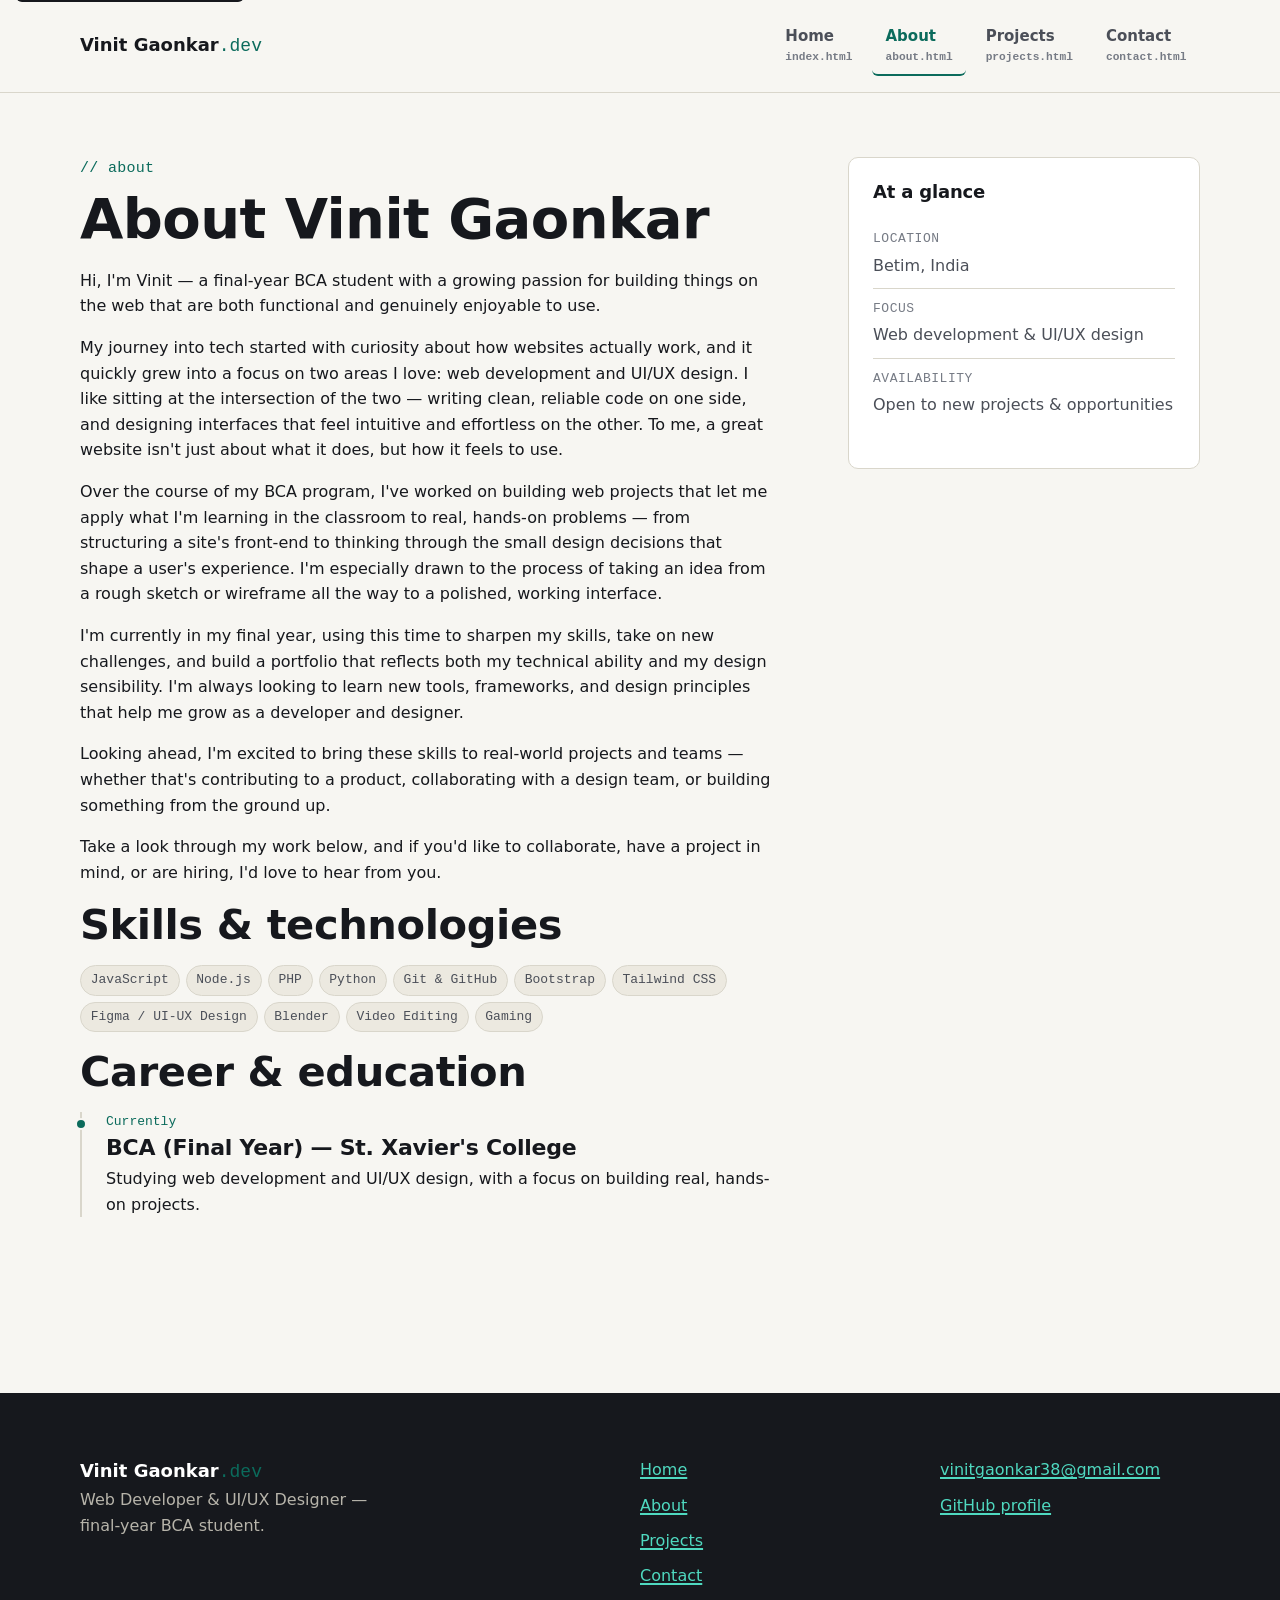
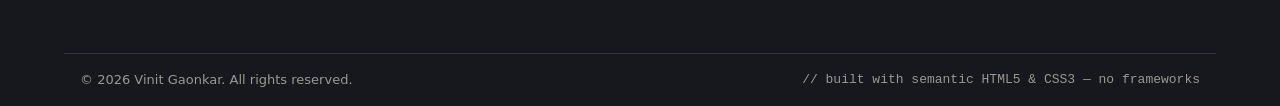
==== portfolio/about.html @ 04bd65e7 "Add files via upload" ====
<!DOCTYPE html>
<html lang="en">
<head>
  <meta charset="UTF-8" />
  <meta name="viewport" content="width=device-width, initial-scale=1.0" />

  <title>About | Vinit Gaonkar</title>
  <meta name="description" content="Learn about Vinit Gaonkar — a web developer focused on accessible, semantic front-end development, plus skills, technologies, and career background." />
  <meta name="robots" content="index, follow" />
  <link rel="canonical" href="https://vinit.jo3.org/about.html" />

  <meta property="og:type" content="website" />
  <meta property="og:title" content="About | Vinit Gaonkar" />
  <meta property="og:description" content="Web developer focused on accessible, semantic front-end development." />
  <meta property="og:url" content="https://vinit.jo3.org/about.html" />

  <link rel="icon" type="image/svg+xml" href="data:image/svg+xml,%3Csvg xmlns='http://www.w3.org/2000/svg' viewBox='0 0 100 100'%3E%3Crect width='100' height='100' rx='22' fill='%230b6b5c'/%3E%3C/svg%3E" />
  <link rel="stylesheet" href="assets/css/styles.css" />
</head>
<body>

  <a class="skip-link" href="#main">Skip to main content</a>

  <header class="site-header">
    <div class="container header-inner">
      <p class="logo"><a href="index.html">Vinit Gaonkar<span class="logo-mono" aria-hidden="true">.dev</span></a></p>
      <nav class="site-nav" aria-label="Primary">
        <ul>
          <li><a href="index.html">Home<span class="nav-file" aria-hidden="true">index.html</span></a></li>
          <li><a href="about.html" aria-current="page">About<span class="nav-file" aria-hidden="true">about.html</span></a></li>
          <li><a href="projects.html">Projects<span class="nav-file" aria-hidden="true">projects.html</span></a></li>
          <li><a href="contact.html">Contact<span class="nav-file" aria-hidden="true">contact.html</span></a></li>
        </ul>
      </nav>
    </div>
  </header>

  <main id="main">
    <section class="section about-hero">
      <div class="container about-grid">

        <div class="about-main">
          <p class="eyebrow">// about</p>
          <h1>About Vinit Gaonkar</h1>

          <p>
            Hi, I'm Vinit — a final-year BCA student with a growing passion for
            building things on the web that are both functional and genuinely
            enjoyable to use.
          </p>
          <p>
            My journey into tech started with curiosity about how websites
            actually work, and it quickly grew into a focus on two areas I
            love: web development and UI/UX design. I like sitting at the
            intersection of the two — writing clean, reliable code on one
            side, and designing interfaces that feel intuitive and effortless
            on the other. To me, a great website isn't just about what it
            does, but how it feels to use.
          </p>
          <p>
            Over the course of my BCA program, I've worked on building web
            projects that let me apply what I'm learning in the classroom to
            real, hands-on problems — from structuring a site's front-end to
            thinking through the small design decisions that shape a user's
            experience. I'm especially drawn to the process of taking an idea
            from a rough sketch or wireframe all the way to a polished,
            working interface.
          </p>
          <p>
            I'm currently in my final year, using this time to sharpen my
            skills, take on new challenges, and build a portfolio that
            reflects both my technical ability and my design sensibility. I'm
            always looking to learn new tools, frameworks, and design
            principles that help me grow as a developer and designer.
          </p>
          <p>
            Looking ahead, I'm excited to bring these skills to real-world
            projects and teams — whether that's contributing to a product,
            collaborating with a design team, or building something from the
            ground up.
          </p>
          <p>
            Take a look through my work below, and if you'd like to
            collaborate, have a project in mind, or are hiring, I'd love to
            hear from you.
          </p>

          <h2>Skills &amp; technologies</h2>
          <ul class="tag-list">
            <li>JavaScript</li>
            <li>Node.js</li>
            <li>PHP</li>
            <li>Python</li>
            <li>Git &amp; GitHub</li>
            <li>Bootstrap</li>
            <li>Tailwind CSS</li>
            <li>Figma / UI-UX Design</li>
            <li>Blender</li>
            <li>Video Editing</li>
            <li>Gaming</li>
          </ul>

          <h2>Career &amp; education</h2>
          <ol class="timeline">
            <li>
              <p class="timeline-date">Currently</p>
              <h3>BCA (Final Year) — St. Xavier's College</h3>
              <p>Studying web development and UI/UX design, with a focus on building real, hands-on projects.</p>
            </li>
          </ol>
        </div>

        <aside class="about-aside" aria-labelledby="ataglance-heading">
          <h2 id="ataglance-heading">At a glance</h2>
          <dl>
            <div>
              <dt>Location</dt>
              <dd>Betim, India</dd>
            </div>
            <div>
              <dt>Focus</dt>
              <dd>Web development &amp; UI/UX design</dd>
            </div>
            <div>
              <dt>Availability</dt>
              <dd>Open to new projects &amp; opportunities</dd>
            </div>
          </dl>
        </aside>

      </div>
    </section>
  </main>

  <footer class="site-footer">
    <div class="container footer-inner">
      <div class="footer-brand">
        <p class="logo"><a href="index.html">Vinit Gaonkar<span class="logo-mono" aria-hidden="true">.dev</span></a></p>
        <p class="footer-tagline">Web Developer &amp; UI/UX Designer — final-year BCA student.</p>
      </div>

      <nav class="footer-nav" aria-label="Footer">
        <ul>
          <li><a href="index.html">Home</a></li>
          <li><a href="about.html">About</a></li>
          <li><a href="projects.html">Projects</a></li>
          <li><a href="contact.html">Contact</a></li>
        </ul>
      </nav>

      <address class="footer-contact">
        <a href="mailto:vinitgaonkar38@gmail.com">vinitgaonkar38@gmail.com</a>
        <a href="https://github.com/account">GitHub profile</a>
      </address>
    </div>

    <div class="container footer-meta">
      <p>&copy; 2026 Vinit Gaonkar. All rights reserved.</p>
      <p class="status-line">// built with semantic HTML5 &amp; CSS3 — no frameworks</p>
    </div>
  </footer>

</body>
</html>
---- portfolio/assets/css/styles.css ----
/* ==========================================================================
   Your Name — Portfolio Stylesheet
   Design direction: a developer's own tools as the visual language —
   monospace "code comment" eyebrows, tag-style chips, and an IDE-inspired
   status bar/footer. Mobile-first. No frameworks, no build step.
   ========================================================================== */

/* --------------------------------------------------------------------------
   1. Design tokens
   -------------------------------------------------------------------------- */
:root {
  /* Color — paper background with a single deep-teal accent (used sparingly) */
  --color-bg: #f7f6f2;
  --color-bg-alt: #ece9e0;
  --color-surface: #ffffff;
  --color-border: #d9d6cb;
  --color-ink: #16181d;
  --color-ink-soft: #4b4f58;
  --color-ink-faint: #767b85;
  --color-accent: #0b6b5c;       /* AA-safe on light surfaces (~5.9:1) */
  --color-accent-strong: #084f44;
  --color-accent-on-dark: #4fd9c0; /* AA-safe on dark footer (~10:1) */
  --color-danger: #8a2a1f;

  /* Type */
  --font-display: -apple-system, "Segoe UI", system-ui, "Helvetica Neue", Arial, sans-serif;
  --font-body: -apple-system, "Segoe UI", system-ui, "Helvetica Neue", Arial, sans-serif;
  --font-mono: ui-monospace, "SFMono-Regular", "Cascadia Mono", "Roboto Mono", Menlo, Consolas, monospace;

  --fs-xs: 0.8125rem;
  --fs-sm: 0.9375rem;
  --fs-base: 1rem;
  --fs-md: 1.125rem;
  --fs-lg: 1.375rem;
  --fs-xl: 1.75rem;
  --fs-2xl: clamp(1.9rem, 1.6rem + 1.5vw, 2.6rem);
  --fs-3xl: clamp(2.3rem, 1.8rem + 2.5vw, 3.5rem);

  /* Spacing */
  --space-2xs: 0.375rem;
  --space-xs: 0.625rem;
  --space-sm: 1rem;
  --space-md: 1.5rem;
  --space-lg: 2.5rem;
  --space-xl: 4rem;
  --space-2xl: 6rem;

  /* Layout */
  --container-width: 72rem;
  --radius-sm: 6px;
  --radius-md: 10px;
  --radius-pill: 999px;
  --border-thin: 1px solid var(--color-border);
  --shadow-card: 0 1px 2px rgba(22, 24, 29, 0.04), 0 6px 20px rgba(22, 24, 29, 0.06);

  --transition-fast: 0.15s ease;
}

/* --------------------------------------------------------------------------
   2. Reset & base
   -------------------------------------------------------------------------- */
*,
*::before,
*::after {
  box-sizing: border-box;
}

html {
  /* Fluid, relative units throughout — keeps the layout stable at 200% zoom */
  -webkit-text-size-adjust: 100%;
  scroll-behavior: smooth;
}

body {
  margin: 0;
  min-height: 100vh;
  background-color: var(--color-bg);
  color: var(--color-ink);
  font-family: var(--font-body);
  font-size: var(--fs-base);
  line-height: 1.6;
  display: flex;
  flex-direction: column;
}

img,
svg {
  max-width: 100%;
  display: block;
}

h1,
h2,
h3 {
  font-family: var(--font-display);
  font-weight: 700;
  line-height: 1.15;
  letter-spacing: -0.01em;
  margin: 0 0 var(--space-sm);
  color: var(--color-ink);
}

h1 {
  font-size: var(--fs-3xl);
}

h2 {
  font-size: var(--fs-2xl);
}

h3 {
  font-size: var(--fs-lg);
}

p {
  margin: 0 0 var(--space-sm);
  max-width: 68ch;
}

ul,
ol {
  padding-left: 1.25em;
}

a {
  color: var(--color-accent);
  text-decoration-thickness: 1.5px;
  text-underline-offset: 0.15em;
}

a:hover {
  color: var(--color-accent-strong);
}

main {
  flex: 1 0 auto;
}

/* Respect reduced-motion preferences everywhere */
@media (prefers-reduced-motion: reduce) {
  html {
    scroll-behavior: auto;
  }
  *,
  *::before,
  *::after {
    animation-duration: 0.001ms !important;
    animation-iteration-count: 1 !important;
    transition-duration: 0.001ms !important;
  }
}

/* --------------------------------------------------------------------------
   3. Accessibility helpers
   -------------------------------------------------------------------------- */

/* Visually hide content while keeping it available to assistive tech */
.visually-hidden {
  position: absolute;
  width: 1px;
  height: 1px;
  padding: 0;
  margin: -1px;
  overflow: hidden;
  clip: rect(0, 0, 0, 0);
  white-space: nowrap;
  border: 0;
}

/* Skip link: off-screen until it receives keyboard focus */
.skip-link {
  position: absolute;
  top: -3rem;
  left: var(--space-sm);
  z-index: 100;
  background: var(--color-ink);
  color: #fff;
  padding: 0.75em 1.25em;
  border-radius: var(--radius-sm);
  font-weight: 600;
  transition: top var(--transition-fast);
}

.skip-link:focus {
  top: var(--space-sm);
}

/* Single, consistent visible focus style for every interactive element.
   Default outlines are never removed — this only enhances them. */
a:focus-visible,
button:focus-visible,
input:focus-visible,
textarea:focus-visible,
[tabindex]:focus-visible {
  outline: 3px solid var(--color-accent);
  outline-offset: 3px;
  border-radius: 2px;
}

.site-footer :is(a, button):focus-visible {
  outline-color: var(--color-accent-on-dark);
}

/* --------------------------------------------------------------------------
   4. Layout helpers
   -------------------------------------------------------------------------- */
.container {
  width: 100%;
  max-width: var(--container-width);
  margin-inline: auto;
  padding-inline: var(--space-sm);
}

.section {
  padding-block: var(--space-xl);
}

.section-alt {
  background-color: var(--color-bg-alt);
}

.eyebrow {
  font-family: var(--font-mono);
  font-size: var(--fs-sm);
  color: var(--color-accent);
  margin: 0 0 var(--space-2xs);
  letter-spacing: 0.02em;
}

.card-grid {
  display: grid;
  grid-template-columns: 1fr;
  gap: var(--space-md);
  margin-top: var(--space-lg);
}

@media (min-width: 40rem) {
  .card-grid {
    grid-template-columns: repeat(2, 1fr);
  }
}

@media (min-width: 64rem) {
  .card-grid {
    grid-template-columns: repeat(4, 1fr);
  }
  .project-grid {
    grid-template-columns: repeat(3, 1fr);
  }
}

/* --------------------------------------------------------------------------
   5. Buttons & chips
   -------------------------------------------------------------------------- */
.btn {
  display: inline-flex;
  align-items: center;
  justify-content: center;
  min-height: 44px;
  padding: 0.75em 1.5em;
  border-radius: var(--radius-sm);
  font-family: var(--font-body);
  font-weight: 600;
  font-size: var(--fs-sm);
  text-decoration: none;
  border: 2px solid transparent;
  cursor: pointer;
  transition: background-color var(--transition-fast), color var(--transition-fast),
    border-color var(--transition-fast), transform var(--transition-fast);
}

.btn:hover {
  transform: translateY(-1px);
}

@media (prefers-reduced-motion: reduce) {
  .btn:hover {
    transform: none;
  }
}

.btn-primary {
  background-color: var(--color-accent);
  color: #fff;
}

.btn-primary:hover {
  background-color: var(--color-accent-strong);
  color: #fff;
}

.btn-secondary {
  background-color: transparent;
  color: var(--color-ink);
  border-color: var(--color-ink);
}

.btn-secondary:hover {
  background-color: var(--color-ink);
  color: #fff;
}

.hero-actions {
  display: flex;
  flex-wrap: wrap;
  gap: var(--space-sm);
  margin-top: var(--space-md);
}

/* Tag chips — styled like small code/language tags */
.tag-list,
.tag-list-inline {
  list-style: none;
  display: flex;
  flex-wrap: wrap;
  gap: var(--space-2xs);
  padding: 0;
  margin: 0 0 var(--space-sm);
}

.tag-list li,
.tag-list-inline li {
  font-family: var(--font-mono);
  font-size: var(--fs-xs);
  background-color: var(--color-bg-alt);
  border: var(--border-thin);
  color: var(--color-ink-soft);
  padding: 0.3em 0.75em;
  border-radius: var(--radius-pill);
}

/* --------------------------------------------------------------------------
   6. Header & navigation
   -------------------------------------------------------------------------- */
.site-header {
  border-bottom: var(--border-thin);
  background-color: var(--color-bg);
  position: sticky;
  top: 0;
  z-index: 50;
}

.header-inner {
  display: flex;
  flex-wrap: wrap;
  align-items: center;
  justify-content: space-between;
  gap: var(--space-sm);
  padding-block: var(--space-sm);
}

.logo {
  margin: 0;
  font-family: var(--font-display);
  font-weight: 700;
  font-size: var(--fs-md);
}

.logo a {
  color: var(--color-ink);
  text-decoration: none;
}

.logo-mono {
  font-family: var(--font-mono);
  color: var(--color-accent);
  font-weight: 400;
}

.site-nav ul {
  list-style: none;
  display: flex;
  flex-wrap: wrap;
  gap: var(--space-2xs);
  padding: 0;
  margin: 0;
}

.site-nav a {
  display: inline-flex;
  flex-direction: column;
  gap: 0.1em;
  padding: 0.5em 0.9em;
  border-radius: var(--radius-sm);
  color: var(--color-ink-soft);
  text-decoration: none;
  font-weight: 600;
  font-size: var(--fs-sm);
  border-bottom: 2px solid transparent;
}

.site-nav a:hover {
  color: var(--color-ink);
  background-color: var(--color-bg-alt);
}

.site-nav a[aria-current="page"] {
  color: var(--color-accent);
  border-bottom-color: var(--color-accent);
}

.nav-file {
  font-family: var(--font-mono);
  font-size: 0.7rem;
  color: var(--color-ink-faint);
}

/* --------------------------------------------------------------------------
   7. Hero & status bar (home page)
   -------------------------------------------------------------------------- */
.hero {
  padding-block: var(--space-2xl) var(--space-xl);
}

.hero-inner {
  max-width: 46rem;
}

.hero-role {
  font-family: var(--font-mono);
  font-size: var(--fs-md);
  color: var(--color-accent);
  margin: 0 0 var(--space-sm);
}

.hero-intro {
  font-size: var(--fs-md);
  color: var(--color-ink-soft);
}

.status-bar {
  margin: var(--space-xl) 0 0;
  border-top: var(--border-thin);
  border-bottom: var(--border-thin);
  background-color: var(--color-bg-alt);
  display: grid;
  grid-template-columns: 1fr;
}

.status-bar > div {
  display: flex;
  gap: 0.5em;
  padding: var(--space-sm) var(--space-sm);
  font-family: var(--font-mono);
  font-size: var(--fs-xs);
  border-top: var(--border-thin);
}

.status-bar > div:first-child {
  border-top: none;
}

.status-bar dt {
  color: var(--color-accent);
}

.status-bar dd {
  margin: 0;
  color: var(--color-ink-soft);
}

@media (min-width: 40rem) {
  .status-bar {
    grid-template-columns: repeat(3, 1fr);
  }
  .status-bar > div {
    border-top: none;
    border-left: var(--border-thin);
  }
  .status-bar > div:first-child {
    border-left: none;
  }
}

/* --------------------------------------------------------------------------
   8. Cards (skills + projects)
   -------------------------------------------------------------------------- */
.skill-card,
.project-card {
  background-color: var(--color-surface);
  border: var(--border-thin);
  border-radius: var(--radius-md);
  padding: var(--space-md);
  box-shadow: var(--shadow-card);
  height: 100%;
}

.skill-tag {
  font-family: var(--font-mono);
  color: var(--color-accent);
  font-size: var(--fs-sm);
  margin: 0 0 var(--space-xs);
}

.skill-card p:last-child,
.project-card p:last-child {
  margin-bottom: 0;
}

.project-card h2 {
  font-size: var(--fs-lg);
}

.project-links {
  list-style: none;
  padding: 0;
  margin: var(--space-sm) 0 0;
  display: flex;
  flex-direction: column;
  gap: 0.4em;
}

.project-links a {
  font-weight: 600;
}

/* --------------------------------------------------------------------------
   9. CTA band
   -------------------------------------------------------------------------- */
.cta-section {
  text-align: center;
}

.cta-inner {
  max-width: 40rem;
  margin-inline: auto;
}

/* --------------------------------------------------------------------------
   10. About page
   -------------------------------------------------------------------------- */
.about-grid {
  display: grid;
  grid-template-columns: 1fr;
  gap: var(--space-xl);
}

@media (min-width: 56rem) {
  .about-grid {
    grid-template-columns: 2fr 1fr;
    align-items: start;
  }
}

.about-aside {
  background-color: var(--color-surface);
  border: var(--border-thin);
  border-radius: var(--radius-md);
  padding: var(--space-md);
}

.about-aside h2 {
  font-size: var(--fs-md);
}

.about-aside dl div {
  padding-block: var(--space-xs);
  border-top: var(--border-thin);
}

.about-aside dl div:first-child {
  border-top: none;
}

.about-aside dt {
  font-family: var(--font-mono);
  font-size: var(--fs-xs);
  color: var(--color-ink-faint);
  text-transform: uppercase;
  letter-spacing: 0.04em;
  margin-bottom: 0.2em;
}

.about-aside dd {
  margin: 0;
  color: var(--color-ink-soft);
}

.timeline {
  list-style: none;
  padding: 0;
  margin: 0;
  border-left: 2px solid var(--color-border);
}

.timeline li {
  position: relative;
  padding: 0 0 var(--space-lg) var(--space-md);
}

.timeline li::before {
  content: "";
  position: absolute;
  left: -7px;
  top: 0.35em;
  width: 12px;
  height: 12px;
  border-radius: 50%;
  background-color: var(--color-accent);
  border: 2px solid var(--color-bg);
}

.timeline li:last-child {
  padding-bottom: 0;
}

.timeline-date {
  font-family: var(--font-mono);
  font-size: var(--fs-xs);
  color: var(--color-accent);
  margin-bottom: 0.2em;
}

.timeline h3 {
  margin-bottom: 0.25em;
}

/* --------------------------------------------------------------------------
   11. Contact page
   -------------------------------------------------------------------------- */
.contact-grid {
  display: grid;
  grid-template-columns: 1fr;
  gap: var(--space-xl);
}

@media (min-width: 56rem) {
  .contact-grid {
    grid-template-columns: 3fr 2fr;
    align-items: start;
  }
}

.form-hint {
  color: var(--color-ink-soft);
  font-size: var(--fs-sm);
}

fieldset {
  border: none;
  padding: 0;
  margin: 0 0 var(--space-md);
}

legend {
  font-family: var(--font-mono);
  font-size: var(--fs-sm);
  color: var(--color-accent);
  padding: 0 0 var(--space-sm);
}

.form-field {
  margin-bottom: var(--space-md);
}

.form-field label {
  display: block;
  font-weight: 600;
  margin-bottom: 0.4em;
}

.required {
  color: var(--color-danger);
}

.field-hint {
  display: block;
  font-size: var(--fs-xs);
  color: var(--color-ink-faint);
  margin-top: 0.3em;
}

input[type="text"],
input[type="email"],
textarea {
  width: 100%;
  min-height: 44px;
  padding: 0.65em 0.85em;
  font: inherit;
  color: var(--color-ink);
  background-color: var(--color-surface);
  border: 2px solid var(--color-border);
  border-radius: var(--radius-sm);
}

input[type="text"]:hover,
input[type="email"]:hover,
textarea:hover {
  border-color: var(--color-ink-faint);
}

textarea {
  min-height: 9rem;
  resize: vertical;
}

.contact-info {
  background-color: var(--color-surface);
  border: var(--border-thin);
  border-radius: var(--radius-md);
  padding: var(--space-md);
}

.contact-info address {
  font-style: normal;
  margin-bottom: var(--space-md);
}

.contact-info address p {
  margin: 0 0 0.4em;
}

.social-list {
  list-style: none;
  padding: 0;
  margin: 0;
  display: flex;
  flex-direction: column;
  gap: 0.5em;
}

/* --------------------------------------------------------------------------
   12. Footer
   -------------------------------------------------------------------------- */
.site-footer {
  background-color: var(--color-ink);
  color: #e7e5dd;
  margin-top: var(--space-2xl);
}

.footer-inner {
  display: grid;
  grid-template-columns: 1fr;
  gap: var(--space-lg);
  padding-block: var(--space-xl);
}

@media (min-width: 48rem) {
  .footer-inner {
    grid-template-columns: 2fr 1fr 1fr;
  }
}

.site-footer .logo a {
  color: #fff;
}

.footer-tagline {
  color: #b7b4aa;
  max-width: 32ch;
}

.footer-nav ul,
.footer-contact {
  list-style: none;
  padding: 0;
  margin: 0;
  display: flex;
  flex-direction: column;
  gap: 0.6em;
}

.footer-contact {
  font-style: normal;
}

.site-footer a {
  color: var(--color-accent-on-dark);
}

.site-footer a:hover {
  color: #b8f2e6;
}

.footer-meta {
  border-top: 1px solid #33363d;
  padding-block: var(--space-sm);
  display: flex;
  flex-wrap: wrap;
  justify-content: space-between;
  gap: var(--space-xs);
  font-size: var(--fs-xs);
  color: #9a9890;
}

.status-line {
  font-family: var(--font-mono);
  margin: 0;
}

.footer-meta p {
  margin: 0;
}
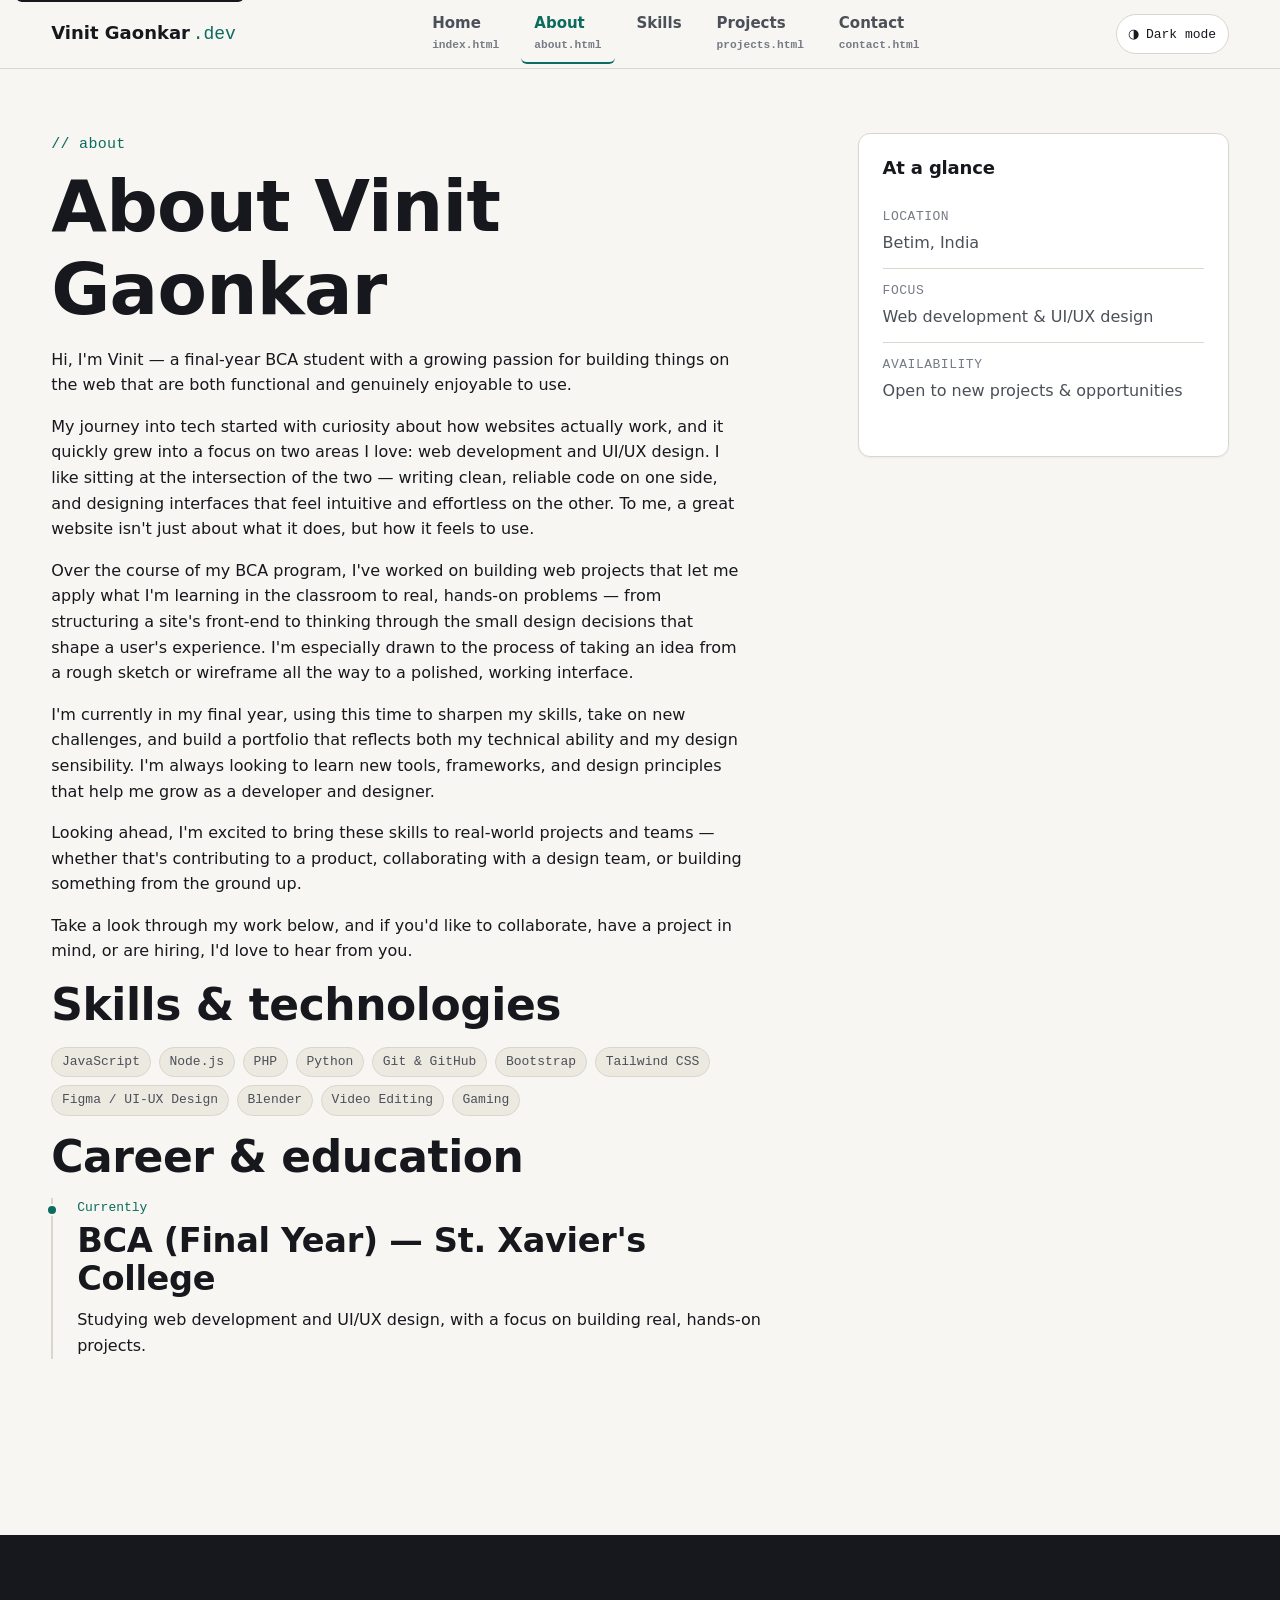
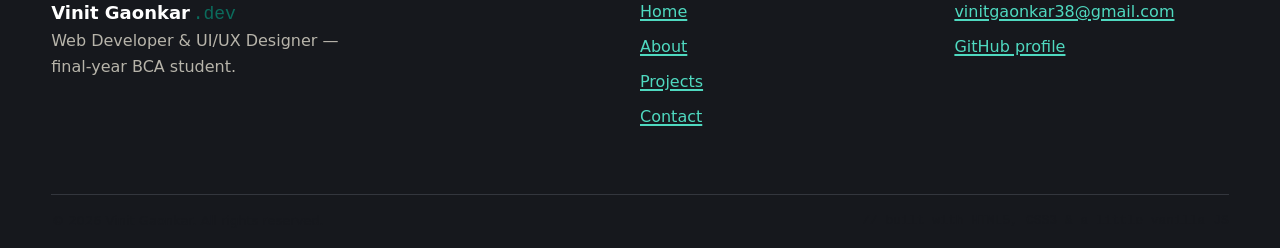
==== commit 9dc1aa85: "Add files via upload" ====
--- a/portfolio/about.html
+++ b/portfolio/about.html
@@ -5,17 +5,28 @@
   <meta name="viewport" content="width=device-width, initial-scale=1.0" />
 
   <title>About | Vinit Gaonkar</title>
-  <meta name="description" content="Learn about Vinit Gaonkar — a web developer focused on accessible, semantic front-end development, plus skills, technologies, and career background." />
+  <meta name="description" content="Learn about Vinit Gaonkar — a web developer and UI/UX design student, plus skills, technologies, and education background." />
   <meta name="robots" content="index, follow" />
   <link rel="canonical" href="https://vinit.jo3.org/about.html" />
 
   <meta property="og:type" content="website" />
   <meta property="og:title" content="About | Vinit Gaonkar" />
-  <meta property="og:description" content="Web developer focused on accessible, semantic front-end development." />
+  <meta property="og:description" content="Web developer and UI/UX design student." />
   <meta property="og:url" content="https://vinit.jo3.org/about.html" />
 
+  <script>
+    (function () {
+      try {
+        var t = localStorage.getItem("portfolio-theme");
+        if (t === "light" || t === "dark") {
+          document.documentElement.setAttribute("data-theme", t);
+        }
+      } catch (e) {}
+    })();
+  </script>
+
   <link rel="icon" type="image/svg+xml" href="data:image/svg+xml,%3Csvg xmlns='http://www.w3.org/2000/svg' viewBox='0 0 100 100'%3E%3Crect width='100' height='100' rx='22' fill='%230b6b5c'/%3E%3C/svg%3E" />
-  <link rel="stylesheet" href="assets/css/styles.css" />
+  <link rel="stylesheet" href="css/style.css" />
 </head>
 <body>
 
@@ -24,14 +35,27 @@
   <header class="site-header">
     <div class="container header-inner">
       <p class="logo"><a href="index.html">Vinit Gaonkar<span class="logo-mono" aria-hidden="true">.dev</span></a></p>
+
       <nav class="site-nav" aria-label="Primary">
-        <ul>
+        <ul id="primary-nav-list">
           <li><a href="index.html">Home<span class="nav-file" aria-hidden="true">index.html</span></a></li>
           <li><a href="about.html" aria-current="page">About<span class="nav-file" aria-hidden="true">about.html</span></a></li>
+          <li><a href="index.html#skills">Skills</a></li>
           <li><a href="projects.html">Projects<span class="nav-file" aria-hidden="true">projects.html</span></a></li>
           <li><a href="contact.html">Contact<span class="nav-file" aria-hidden="true">contact.html</span></a></li>
         </ul>
       </nav>
+
+      <div class="nav-wrap">
+        <button type="button" id="theme-toggle" class="theme-toggle" aria-pressed="false">
+          <span class="theme-toggle-icon" aria-hidden="true">◑</span>
+          <span class="theme-toggle-text">Dark mode</span>
+        </button>
+        <button type="button" id="nav-toggle" class="nav-toggle" aria-expanded="false" aria-controls="primary-nav-list">
+          <span class="nav-toggle-icon" aria-hidden="true"></span>
+          <span class="visually-hidden">Menu</span>
+        </button>
+      </div>
     </div>
   </header>
 
@@ -156,9 +180,10 @@
 
     <div class="container footer-meta">
       <p>&copy; 2026 Vinit Gaonkar. All rights reserved.</p>
-      <p class="status-line">// built with semantic HTML5 &amp; CSS3 — no frameworks</p>
+      <p class="status-line">// built with HTML5, CSS3 &amp; a little vanilla JS</p>
     </div>
   </footer>
 
+  <script src="js/theme.js" defer></script>
 </body>
 </html>
--- a/portfolio/css/style.css
+++ b/portfolio/css/style.css
@@ -0,0 +1,842 @@
+/* ==========================================================================
+   Vinit Gaonkar — Portfolio Stylesheet v2
+   Advanced CSS3 design system: custom-property theming (light + dark),
+   CSS Grid layouts, Flexbox components, fluid type, and an accessible,
+   progressively-enhanced mobile nav + theme toggle (see js/theme.js).
+   Signature: an IDE-inspired visual language — monospace "code comment"
+   eyebrows, tag-style chips, and project cards styled like editor panes.
+   ========================================================================== */
+
+/* --------------------------------------------------------------------------
+   1. Design tokens — light theme (default)
+   -------------------------------------------------------------------------- */
+:root {
+  /* Brand */
+  --color-primary: #0b6b5c;
+  --color-primary-strong: #084f44;
+  --color-primary-soft: #e2f0ec;
+  --color-on-primary: #ffffff;
+  --color-secondary: #a8641c;
+  --color-secondary-strong: #82500f;
+  --color-on-secondary: #ffffff;
+
+  /* Surfaces & text */
+  --color-bg: #f7f6f2;
+  --color-bg-alt: #ece9e0;
+  --color-surface: #ffffff;
+  --color-surface-2: #fbfaf7;
+  --color-border: #d9d6cb;
+  --color-text: #16181d;
+  --color-text-muted: #4b4f58;
+  --color-text-faint: #767b85;
+  --color-danger: #8a2a1f;
+
+  /* Shadow */
+  --shadow-sm: 0 1px 2px rgba(22, 24, 29, 0.05);
+  --shadow-md: 0 10px 28px rgba(22, 24, 29, 0.08);
+  --shadow-lg: 0 24px 56px rgba(22, 24, 29, 0.14);
+
+  /* Radius */
+  --radius-sm: 6px;
+  --radius-md: 12px;
+  --radius-lg: 20px;
+  --radius-pill: 999px;
+
+  /* Type */
+  --font-display: -apple-system, "Segoe UI", system-ui, "Helvetica Neue", Arial, sans-serif;
+  --font-body: -apple-system, "Segoe UI", system-ui, "Helvetica Neue", Arial, sans-serif;
+  --font-mono: ui-monospace, "SFMono-Regular", "Cascadia Mono", "Roboto Mono", Menlo, Consolas, monospace;
+
+  --fs-xs: 0.8125rem;
+  --fs-sm: 0.9375rem;
+  --fs-base: 1rem;
+  --fs-md: 1.125rem;
+  --fs-lg: clamp(1.25rem, 1.15rem + 0.4vw, 1.5rem);
+  --fs-xl: clamp(1.5rem, 1.3rem + 1vw, 2.1rem);
+  --fs-2xl: clamp(1.9rem, 1.5rem + 1.8vw, 2.75rem);
+  --fs-3xl: clamp(2.25rem, 1.4rem + 4vw, 4.5rem);
+
+  /* Spacing */
+  --space-3xs: 0.25rem;
+  --space-2xs: 0.5rem;
+  --space-xs: 0.75rem;
+  --space-sm: 1rem;
+  --space-md: 1.5rem;
+  --space-lg: 2.5rem;
+  --space-xl: 4rem;
+  --space-2xl: 6rem;
+
+  /* Layout */
+  --container-width: min(75rem, 92vw);
+  --nav-height: 4.25rem;
+
+  /* Motion */
+  --duration-fast: 150ms;
+  --duration-base: 250ms;
+  --duration-slow: 450ms;
+  --ease: cubic-bezier(0.4, 0, 0.2, 1);
+}
+
+/* Explicit dark theme (set via [data-theme="dark"] by js/theme.js) */
+[data-theme="dark"] {
+  --color-primary: #4fd9c0;
+  --color-primary-strong: #79e7d3;
+  --color-primary-soft: rgba(79, 217, 192, 0.14);
+  --color-on-primary: #0a1210;
+  --color-secondary: #eaa955;
+  --color-secondary-strong: #f3c281;
+  --color-on-secondary: #1c1200;
+
+  --color-bg: #12141a;
+  --color-bg-alt: #1a1d24;
+  --color-surface: #1c1f27;
+  --color-surface-2: #21242c;
+  --color-border: #30343f;
+  --color-text: #eceae3;
+  --color-text-muted: #b7b4aa;
+  --color-text-faint: #8b8f9a;
+  --color-danger: #e2897c;
+
+  --shadow-sm: 0 1px 2px rgba(0, 0, 0, 0.35);
+  --shadow-md: 0 10px 28px rgba(0, 0, 0, 0.4);
+  --shadow-lg: 0 24px 56px rgba(0, 0, 0, 0.55);
+}
+
+/* Respect the system preference only when the visitor hasn't explicitly
+   chosen a theme (data-theme="light" opts back out of this). */
+@media (prefers-color-scheme: dark) {
+  :root:not([data-theme="light"]) {
+    --color-primary: #4fd9c0;
+    --color-primary-strong: #79e7d3;
+    --color-primary-soft: rgba(79, 217, 192, 0.14);
+    --color-on-primary: #0a1210;
+    --color-secondary: #eaa955;
+    --color-secondary-strong: #f3c281;
+    --color-on-secondary: #1c1200;
+
+    --color-bg: #12141a;
+    --color-bg-alt: #1a1d24;
+    --color-surface: #1c1f27;
+    --color-surface-2: #21242c;
+    --color-border: #30343f;
+    --color-text: #eceae3;
+    --color-text-muted: #b7b4aa;
+    --color-text-faint: #8b8f9a;
+    --color-danger: #e2897c;
+
+    --shadow-sm: 0 1px 2px rgba(0, 0, 0, 0.35);
+    --shadow-md: 0 10px 28px rgba(0, 0, 0, 0.4);
+    --shadow-lg: 0 24px 56px rgba(0, 0, 0, 0.55);
+  }
+}
+
+/* --------------------------------------------------------------------------
+   2. Reset & base
+   -------------------------------------------------------------------------- */
+*,
+*::before,
+*::after {
+  box-sizing: border-box;
+}
+
+html {
+  -webkit-text-size-adjust: 100%;
+  scroll-behavior: smooth;
+  color-scheme: light dark;
+}
+
+body {
+  margin: 0;
+  min-height: 100vh;
+  background-color: var(--color-bg);
+  color: var(--color-text);
+  font-family: var(--font-body);
+  font-size: var(--fs-base);
+  line-height: 1.6;
+  display: flex;
+  flex-direction: column;
+  overflow-x: hidden;
+  transition: background-color var(--duration-base) var(--ease), color var(--duration-base) var(--ease);
+}
+
+img,
+svg {
+  max-width: 100%;
+  display: block;
+}
+
+h1, h2, h3, h4 {
+  font-family: var(--font-display);
+  font-weight: 700;
+  line-height: 1.15;
+  letter-spacing: -0.01em;
+  margin: 0 0 var(--space-sm);
+  color: var(--color-text);
+}
+
+h1 { font-size: var(--fs-3xl); }
+h2 { font-size: var(--fs-2xl); }
+h3 { font-size: var(--fs-xl); }
+h4 { font-size: var(--fs-lg); }
+
+p {
+  margin: 0 0 var(--space-sm);
+  max-width: 68ch;
+  color: var(--color-text);
+}
+
+ul, ol { padding-left: 1.25em; }
+
+a {
+  color: var(--color-primary);
+  text-decoration-thickness: 1.5px;
+  text-underline-offset: 0.15em;
+  transition: color var(--duration-fast) var(--ease);
+}
+
+a:hover { color: var(--color-primary-strong); }
+
+main { flex: 1 0 auto; }
+
+hr {
+  border: none;
+  border-top: 1px solid var(--color-border);
+  margin: var(--space-lg) 0;
+}
+
+@media (prefers-reduced-motion: reduce) {
+  html { scroll-behavior: auto; }
+  *, *::before, *::after {
+    animation-duration: 0.001ms !important;
+    animation-iteration-count: 1 !important;
+    transition-duration: 0.001ms !important;
+    scroll-behavior: auto !important;
+  }
+}
+
+/* --------------------------------------------------------------------------
+   3. Accessibility helpers
+   -------------------------------------------------------------------------- */
+.visually-hidden {
+  position: absolute;
+  width: 1px;
+  height: 1px;
+  padding: 0;
+  margin: -1px;
+  overflow: hidden;
+  clip: rect(0, 0, 0, 0);
+  white-space: nowrap;
+  border: 0;
+}
+
+.skip-link {
+  position: absolute;
+  top: -3rem;
+  left: var(--space-sm);
+  z-index: 100;
+  background: var(--color-text);
+  color: var(--color-bg);
+  padding: 0.75em 1.25em;
+  border-radius: var(--radius-sm);
+  font-weight: 600;
+  transition: top var(--duration-fast) var(--ease);
+}
+
+.skip-link:focus { top: var(--space-sm); }
+
+a:focus-visible,
+button:focus-visible,
+input:focus-visible,
+textarea:focus-visible,
+[tabindex]:focus-visible {
+  outline: 3px solid var(--color-primary);
+  outline-offset: 3px;
+  border-radius: 2px;
+}
+
+/* --------------------------------------------------------------------------
+   4. Layout helpers
+   -------------------------------------------------------------------------- */
+.container {
+  width: 100%;
+  max-width: var(--container-width);
+  margin-inline: auto;
+}
+
+.section { padding-block: var(--space-xl); }
+.section-alt { background-color: var(--color-bg-alt); }
+
+.eyebrow {
+  font-family: var(--font-mono);
+  font-size: var(--fs-sm);
+  color: var(--color-primary);
+  margin: 0 0 var(--space-2xs);
+  letter-spacing: 0.02em;
+}
+
+/* Grid utilities (CSS Grid, auto-fit for fluid column counts) */
+.grid {
+  display: grid;
+  gap: var(--space-md);
+}
+
+.skills-grid {
+  grid-template-columns: repeat(auto-fit, minmax(220px, 1fr));
+  margin-top: var(--space-lg);
+}
+
+.project-grid {
+  grid-template-columns: 1fr;
+  margin-top: var(--space-lg);
+}
+
+@media (min-width: 768px) {
+  .project-grid { grid-template-columns: repeat(2, 1fr); }
+}
+
+@media (min-width: 1024px) {
+  .project-grid { grid-template-columns: repeat(3, 1fr); }
+}
+
+/* --------------------------------------------------------------------------
+   5. Buttons & chips
+   -------------------------------------------------------------------------- */
+.btn {
+  display: inline-flex;
+  align-items: center;
+  justify-content: center;
+  gap: 0.5em;
+  min-height: 44px;
+  padding: 0.75em 1.5em;
+  border-radius: var(--radius-sm);
+  font-family: var(--font-body);
+  font-weight: 600;
+  font-size: var(--fs-sm);
+  text-decoration: none;
+  border: 2px solid transparent;
+  cursor: pointer;
+  transition: background-color var(--duration-fast) var(--ease), color var(--duration-fast) var(--ease),
+    border-color var(--duration-fast) var(--ease), transform var(--duration-fast) var(--ease),
+    box-shadow var(--duration-fast) var(--ease);
+}
+
+.btn:hover { transform: translateY(-2px); box-shadow: var(--shadow-sm); }
+.btn:active { transform: translateY(0); }
+
+@media (prefers-reduced-motion: reduce) {
+  .btn:hover { transform: none; }
+}
+
+.btn-primary { background-color: var(--color-primary); color: var(--color-on-primary); }
+.btn-primary:hover { background-color: var(--color-primary-strong); color: var(--color-on-primary); }
+
+.btn-secondary { background-color: transparent; color: var(--color-text); border-color: var(--color-border); }
+.btn-secondary:hover { background-color: var(--color-surface); border-color: var(--color-text); color: var(--color-text); }
+
+.btn-ghost { background-color: transparent; color: var(--color-primary); border-color: transparent; padding-inline: 0.75em; }
+.btn-ghost:hover { color: var(--color-primary-strong); }
+
+.btn-sm { min-height: 38px; padding: 0.55em 1.1em; font-size: var(--fs-xs); }
+
+.hero-actions {
+  display: flex;
+  flex-wrap: wrap;
+  gap: var(--space-sm);
+  margin-top: var(--space-md);
+}
+
+.tag-list, .tag-list-inline {
+  list-style: none;
+  display: flex;
+  flex-wrap: wrap;
+  gap: var(--space-2xs);
+  padding: 0;
+  margin: 0 0 var(--space-sm);
+}
+
+.tag-list li, .tag-list-inline li {
+  font-family: var(--font-mono);
+  font-size: var(--fs-xs);
+  background-color: var(--color-bg-alt);
+  border: 1px solid var(--color-border);
+  color: var(--color-text-muted);
+  padding: 0.3em 0.75em;
+  border-radius: var(--radius-pill);
+}
+
+/* --------------------------------------------------------------------------
+   6. Header, navigation, theme toggle
+   -------------------------------------------------------------------------- */
+.site-header {
+  border-bottom: 1px solid var(--color-border);
+  background-color: var(--color-bg);
+  position: sticky;
+  top: 0;
+  z-index: 50;
+  transition: background-color var(--duration-base) var(--ease), border-color var(--duration-base) var(--ease);
+}
+
+.header-inner {
+  display: flex;
+  align-items: center;
+  justify-content: space-between;
+  gap: var(--space-sm);
+  min-height: var(--nav-height);
+}
+
+.logo {
+  margin: 0;
+  font-family: var(--font-display);
+  font-weight: 700;
+  font-size: var(--fs-md);
+  flex-shrink: 0;
+}
+
+.logo a { color: var(--color-text); text-decoration: none; display: inline-flex; align-items: baseline; gap: 0.15em; }
+.logo-mono { font-family: var(--font-mono); color: var(--color-primary); font-weight: 400; }
+
+/* Nav toggle (hamburger). Hidden by default: without JS the full nav is
+   already visible (see .site-nav below), so an inert button would just be
+   confusing. It's revealed only once html.js-nav-enabled is present. */
+.nav-toggle {
+  display: none;
+  align-items: center;
+  justify-content: center;
+  width: 44px;
+  height: 44px;
+  padding: 0;
+  border: 1px solid var(--color-border);
+  border-radius: var(--radius-sm);
+  background: var(--color-surface);
+  color: var(--color-text);
+  cursor: pointer;
+}
+
+.nav-toggle-icon,
+.nav-toggle-icon::before,
+.nav-toggle-icon::after {
+  display: block;
+  width: 20px;
+  height: 2px;
+  background: currentColor;
+  border-radius: 2px;
+  transition: transform var(--duration-fast) var(--ease), opacity var(--duration-fast) var(--ease);
+}
+
+.nav-toggle-icon { position: relative; }
+.nav-toggle-icon::before,
+.nav-toggle-icon::after {
+  content: "";
+  position: absolute;
+  left: 0;
+}
+
+.nav-toggle-icon::before { top: -6px; }
+.nav-toggle-icon::after { top: 6px; }
+
+.nav-toggle[aria-expanded="true"] .nav-toggle-icon { background: transparent; }
+.nav-toggle[aria-expanded="true"] .nav-toggle-icon::before { transform: translateY(6px) rotate(45deg); }
+.nav-toggle[aria-expanded="true"] .nav-toggle-icon::after { transform: translateY(-6px) rotate(-45deg); }
+
+.nav-wrap {
+  display: flex;
+  align-items: center;
+  gap: var(--space-sm);
+}
+
+.site-nav ul {
+  list-style: none;
+  display: flex;
+  flex-wrap: wrap;
+  gap: var(--space-2xs);
+  padding: 0;
+  margin: 0;
+}
+
+.site-nav a {
+  display: inline-flex;
+  flex-direction: column;
+  gap: 0.1em;
+  padding: 0.5em 0.9em;
+  border-radius: var(--radius-sm);
+  color: var(--color-text-muted);
+  text-decoration: none;
+  font-weight: 600;
+  font-size: var(--fs-sm);
+  border-bottom: 2px solid transparent;
+}
+
+.site-nav a:hover { color: var(--color-text); background-color: var(--color-bg-alt); }
+.site-nav a[aria-current="page"] { color: var(--color-primary); border-bottom-color: var(--color-primary); }
+.nav-file { font-family: var(--font-mono); font-size: 0.7rem; color: var(--color-text-faint); }
+
+/* Theme toggle button */
+.theme-toggle {
+  display: inline-flex;
+  align-items: center;
+  gap: 0.5em;
+  min-height: 40px;
+  padding: 0.4em 0.9em;
+  border-radius: var(--radius-pill);
+  border: 1px solid var(--color-border);
+  background: var(--color-surface);
+  color: var(--color-text);
+  font-family: var(--font-mono);
+  font-size: var(--fs-xs);
+  cursor: pointer;
+  flex-shrink: 0;
+}
+
+.theme-toggle:hover { border-color: var(--color-primary); color: var(--color-primary); }
+.theme-toggle-icon { font-size: 1em; line-height: 1; }
+
+/* Mobile nav: collapse only once JS has enabled interactivity.
+   Without JS, .js-nav-enabled is never added, so the nav stays fully
+   visible and stacked — the site remains usable with no script at all. */
+@media (max-width: 767px) {
+  html.js-nav-enabled .header-inner { flex-wrap: wrap; }
+  html.js-nav-enabled .logo { order: 1; }
+  html.js-nav-enabled .nav-wrap { order: 2; margin-left: auto; }
+  html.js-nav-enabled .site-nav {
+    width: 100%;
+    order: 3;
+  }
+  html.js-nav-enabled .site-nav ul {
+    flex-direction: column;
+    align-items: stretch;
+    gap: 0;
+    max-height: 0;
+    overflow: hidden;
+    opacity: 0;
+    visibility: hidden;
+    transition: max-height var(--duration-base) var(--ease), opacity var(--duration-fast) var(--ease),
+      visibility 0s linear var(--duration-base);
+  }
+  html.js-nav-enabled .site-nav ul.is-open {
+    max-height: 24rem;
+    opacity: 1;
+    visibility: visible;
+    transition: max-height var(--duration-base) var(--ease), opacity var(--duration-fast) var(--ease);
+    padding-block: var(--space-2xs) var(--space-sm);
+  }
+  html.js-nav-enabled .nav-toggle { display: inline-flex; }
+}
+
+@media (min-width: 768px) {
+  .nav-toggle { display: none; }
+}
+
+/* --------------------------------------------------------------------------
+   7. Hero (home page) — CSS Grid two-panel layout
+   -------------------------------------------------------------------------- */
+.hero {
+  padding-block: var(--space-2xl) var(--space-xl);
+}
+
+.hero-grid {
+  display: grid;
+  gap: var(--space-xl);
+  align-items: center;
+  grid-template-columns: 1fr;
+}
+
+@media (min-width: 1024px) {
+  .hero-grid { grid-template-columns: 3fr 2fr; }
+}
+
+.hero-role {
+  font-family: var(--font-mono);
+  font-size: var(--fs-md);
+  color: var(--color-primary);
+  margin: 0 0 var(--space-sm);
+}
+
+.hero-intro { font-size: var(--fs-md); color: var(--color-text-muted); }
+
+/* Decorative "editor window" panel — CSS-only, no external image */
+.hero-panel {
+  background-color: var(--color-surface);
+  border: 1px solid var(--color-border);
+  border-radius: var(--radius-lg);
+  box-shadow: var(--shadow-lg);
+  overflow: hidden;
+  font-family: var(--font-mono);
+}
+
+.hero-panel-bar {
+  display: flex;
+  gap: 0.4em;
+  padding: var(--space-sm);
+  background: var(--color-bg-alt);
+  border-bottom: 1px solid var(--color-border);
+}
+
+.hero-panel-dot { width: 11px; height: 11px; border-radius: 50%; background: var(--color-border); }
+.hero-panel-dot:nth-child(1) { background: #e58a7c; }
+.hero-panel-dot:nth-child(2) { background: #e3c26a; }
+.hero-panel-dot:nth-child(3) { background: #7fbf8f; }
+
+.hero-panel-body { padding: var(--space-md); font-size: var(--fs-sm); }
+.hero-panel-body p { margin: 0 0 0.6em; color: var(--color-text-muted); }
+.hero-panel-body .code-key { color: var(--color-primary); }
+.hero-panel-body .code-str { color: var(--color-secondary); }
+
+.status-bar {
+  margin: var(--space-xl) 0 0;
+  border-top: 1px solid var(--color-border);
+  border-bottom: 1px solid var(--color-border);
+  background-color: var(--color-bg-alt);
+  display: grid;
+  grid-template-columns: 1fr;
+}
+
+.status-bar > div {
+  display: flex;
+  gap: 0.5em;
+  padding: var(--space-sm);
+  font-family: var(--font-mono);
+  font-size: var(--fs-xs);
+  border-top: 1px solid var(--color-border);
+}
+
+.status-bar > div:first-child { border-top: none; }
+.status-bar dt { color: var(--color-primary); }
+.status-bar dd { margin: 0; color: var(--color-text-muted); }
+
+@media (min-width: 768px) {
+  .status-bar { grid-template-columns: repeat(3, 1fr); }
+  .status-bar > div { border-top: none; border-left: 1px solid var(--color-border); }
+  .status-bar > div:first-child { border-left: none; }
+}
+
+/* --------------------------------------------------------------------------
+   8. Cards (skills + projects)
+   -------------------------------------------------------------------------- */
+.skill-card, .project-card, .contact-info, .about-aside {
+  background-color: var(--color-surface);
+  border: 1px solid var(--color-border);
+  border-radius: var(--radius-md);
+  box-shadow: var(--shadow-sm);
+  transition: transform var(--duration-fast) var(--ease), box-shadow var(--duration-fast) var(--ease),
+    border-color var(--duration-fast) var(--ease);
+}
+
+.skill-card { padding: var(--space-md); height: 100%; }
+.skill-card:hover, .project-card:hover {
+  transform: translateY(-4px);
+  box-shadow: var(--shadow-md);
+  border-color: var(--color-primary);
+}
+
+@media (prefers-reduced-motion: reduce) {
+  .skill-card:hover, .project-card:hover { transform: none; }
+}
+
+.skill-tag { font-family: var(--font-mono); color: var(--color-primary); font-size: var(--fs-sm); margin: 0 0 var(--space-xs); }
+.skill-card p:last-child { margin-bottom: 0; }
+
+/* Project cards: decorative "file preview" header (CSS-only, no image asset
+   required) + body content */
+.project-card { overflow: hidden; display: flex; flex-direction: column; }
+
+.project-card-media {
+  height: 9rem;
+  display: flex;
+  align-items: center;
+  justify-content: center;
+  font-family: var(--font-mono);
+  font-weight: 700;
+  font-size: var(--fs-2xl);
+  color: var(--color-on-primary);
+  background: linear-gradient(135deg, var(--color-primary), var(--color-primary-strong));
+  flex-shrink: 0;
+}
+
+.project-card-body { padding: var(--space-md); display: flex; flex-direction: column; flex-grow: 1; }
+.project-card-body h3 { font-size: var(--fs-lg); }
+.project-card-body p:last-of-type { margin-bottom: var(--space-sm); }
+
+.project-links {
+  list-style: none;
+  padding: 0;
+  margin: auto 0 0;
+  display: flex;
+  flex-wrap: wrap;
+  gap: 0.6em;
+}
+
+/* --------------------------------------------------------------------------
+   9. CTA band
+   -------------------------------------------------------------------------- */
+.cta-section { text-align: center; }
+.cta-inner { max-width: 40rem; margin-inline: auto; }
+
+/* --------------------------------------------------------------------------
+   10. About page
+   -------------------------------------------------------------------------- */
+.about-grid {
+  display: grid;
+  grid-template-columns: 1fr;
+  gap: var(--space-xl);
+}
+
+@media (min-width: 1024px) {
+  .about-grid { grid-template-columns: 2fr 1fr; align-items: start; }
+}
+
+.about-aside { padding: var(--space-md); position: sticky; top: calc(var(--nav-height) + var(--space-md)); }
+.about-aside h2 { font-size: var(--fs-md); }
+.about-aside dl div { padding-block: var(--space-xs); border-top: 1px solid var(--color-border); }
+.about-aside dl div:first-child { border-top: none; }
+.about-aside dt {
+  font-family: var(--font-mono);
+  font-size: var(--fs-xs);
+  color: var(--color-text-faint);
+  text-transform: uppercase;
+  letter-spacing: 0.04em;
+  margin-bottom: 0.2em;
+}
+.about-aside dd { margin: 0; color: var(--color-text-muted); }
+
+.timeline { list-style: none; padding: 0; margin: 0; border-left: 2px solid var(--color-border); }
+.timeline li { position: relative; padding: 0 0 var(--space-lg) var(--space-md); }
+.timeline li::before {
+  content: "";
+  position: absolute;
+  left: -7px;
+  top: 0.35em;
+  width: 12px;
+  height: 12px;
+  border-radius: 50%;
+  background-color: var(--color-primary);
+  border: 2px solid var(--color-bg);
+}
+.timeline li:last-child { padding-bottom: 0; }
+.timeline-date { font-family: var(--font-mono); font-size: var(--fs-xs); color: var(--color-primary); margin-bottom: 0.2em; }
+.timeline h3 { margin-bottom: 0.25em; }
+
+/* --------------------------------------------------------------------------
+   11. Contact page — Grid-based accessible form
+   -------------------------------------------------------------------------- */
+.contact-grid {
+  display: grid;
+  grid-template-columns: 1fr;
+  gap: var(--space-xl);
+}
+
+@media (min-width: 1024px) {
+  .contact-grid { grid-template-columns: 3fr 2fr; align-items: start; }
+}
+
+.form-hint { color: var(--color-text-muted); font-size: var(--fs-sm); }
+
+fieldset { border: none; padding: 0; margin: 0 0 var(--space-md); }
+legend { font-family: var(--font-mono); font-size: var(--fs-sm); color: var(--color-primary); padding: 0 0 var(--space-sm); }
+
+.form-row {
+  display: grid;
+  grid-template-columns: 1fr;
+  gap: var(--space-md);
+}
+
+@media (min-width: 480px) {
+  .form-row-2 { grid-template-columns: 1fr 1fr; }
+}
+
+.form-field { margin-bottom: var(--space-md); }
+.form-field label { display: block; font-weight: 600; margin-bottom: 0.4em; }
+.required { color: var(--color-danger); }
+.field-hint { display: block; font-size: var(--fs-xs); color: var(--color-text-faint); margin-top: 0.3em; }
+
+input[type="text"], input[type="email"], textarea {
+  width: 100%;
+  min-height: 44px;
+  padding: 0.65em 0.85em;
+  font: inherit;
+  color: var(--color-text);
+  background-color: var(--color-surface);
+  border: 2px solid var(--color-border);
+  border-radius: var(--radius-sm);
+  transition: border-color var(--duration-fast) var(--ease);
+}
+
+input[type="text"]:hover, input[type="email"]:hover, textarea:hover { border-color: var(--color-text-faint); }
+textarea { min-height: 9rem; resize: vertical; }
+
+.contact-info { padding: var(--space-md); }
+.contact-info address { font-style: normal; margin-bottom: var(--space-md); }
+.contact-info address p { margin: 0 0 0.4em; }
+
+.social-list {
+  list-style: none;
+  padding: 0;
+  margin: 0;
+  display: flex;
+  flex-direction: column;
+  gap: 0.5em;
+}
+
+/* --------------------------------------------------------------------------
+   12. Footer
+   -------------------------------------------------------------------------- */
+.site-footer {
+  background-color: var(--color-text);
+  color: #e7e5dd;
+  margin-top: var(--space-2xl);
+  transition: background-color var(--duration-base) var(--ease);
+}
+
+[data-theme="dark"] .site-footer { background-color: #0b0d11; }
+@media (prefers-color-scheme: dark) {
+  :root:not([data-theme="light"]) .site-footer { background-color: #0b0d11; }
+}
+
+.footer-inner {
+  display: grid;
+  grid-template-columns: 1fr;
+  gap: var(--space-lg);
+  padding-block: var(--space-xl);
+}
+
+@media (min-width: 768px) {
+  .footer-inner { grid-template-columns: 2fr 1fr 1fr; }
+}
+
+.site-footer .logo a { color: #fff; }
+.footer-tagline { color: #b7b4aa; max-width: 32ch; }
+
+.footer-nav ul, .footer-contact {
+  list-style: none;
+  padding: 0;
+  margin: 0;
+  display: flex;
+  flex-direction: column;
+  gap: 0.6em;
+}
+
+.footer-contact { font-style: normal; }
+.site-footer a { color: #4fd9c0; }
+.site-footer a:hover { color: #b8f2e6; }
+.site-footer a:focus-visible { outline-color: #4fd9c0; }
+
+.footer-meta {
+  border-top: 1px solid #33363d;
+  padding-block: var(--space-sm);
+  display: flex;
+  flex-wrap: wrap;
+  justify-content: space-between;
+  gap: var(--space-xs);
+  font-size: var(--fs-xs);
+  color: #9a9890;
+}
+
+.status-line { font-family: var(--font-mono); margin: 0; }
+.footer-meta p { margin: 0; }
+
+/* --------------------------------------------------------------------------
+   13. Large-desktop refinement (1200px)
+   -------------------------------------------------------------------------- */
+@media (min-width: 1200px) {
+  .project-grid { grid-template-columns: repeat(3, 1fr); }
+  .skills-grid { grid-template-columns: repeat(4, 1fr); }
+}
